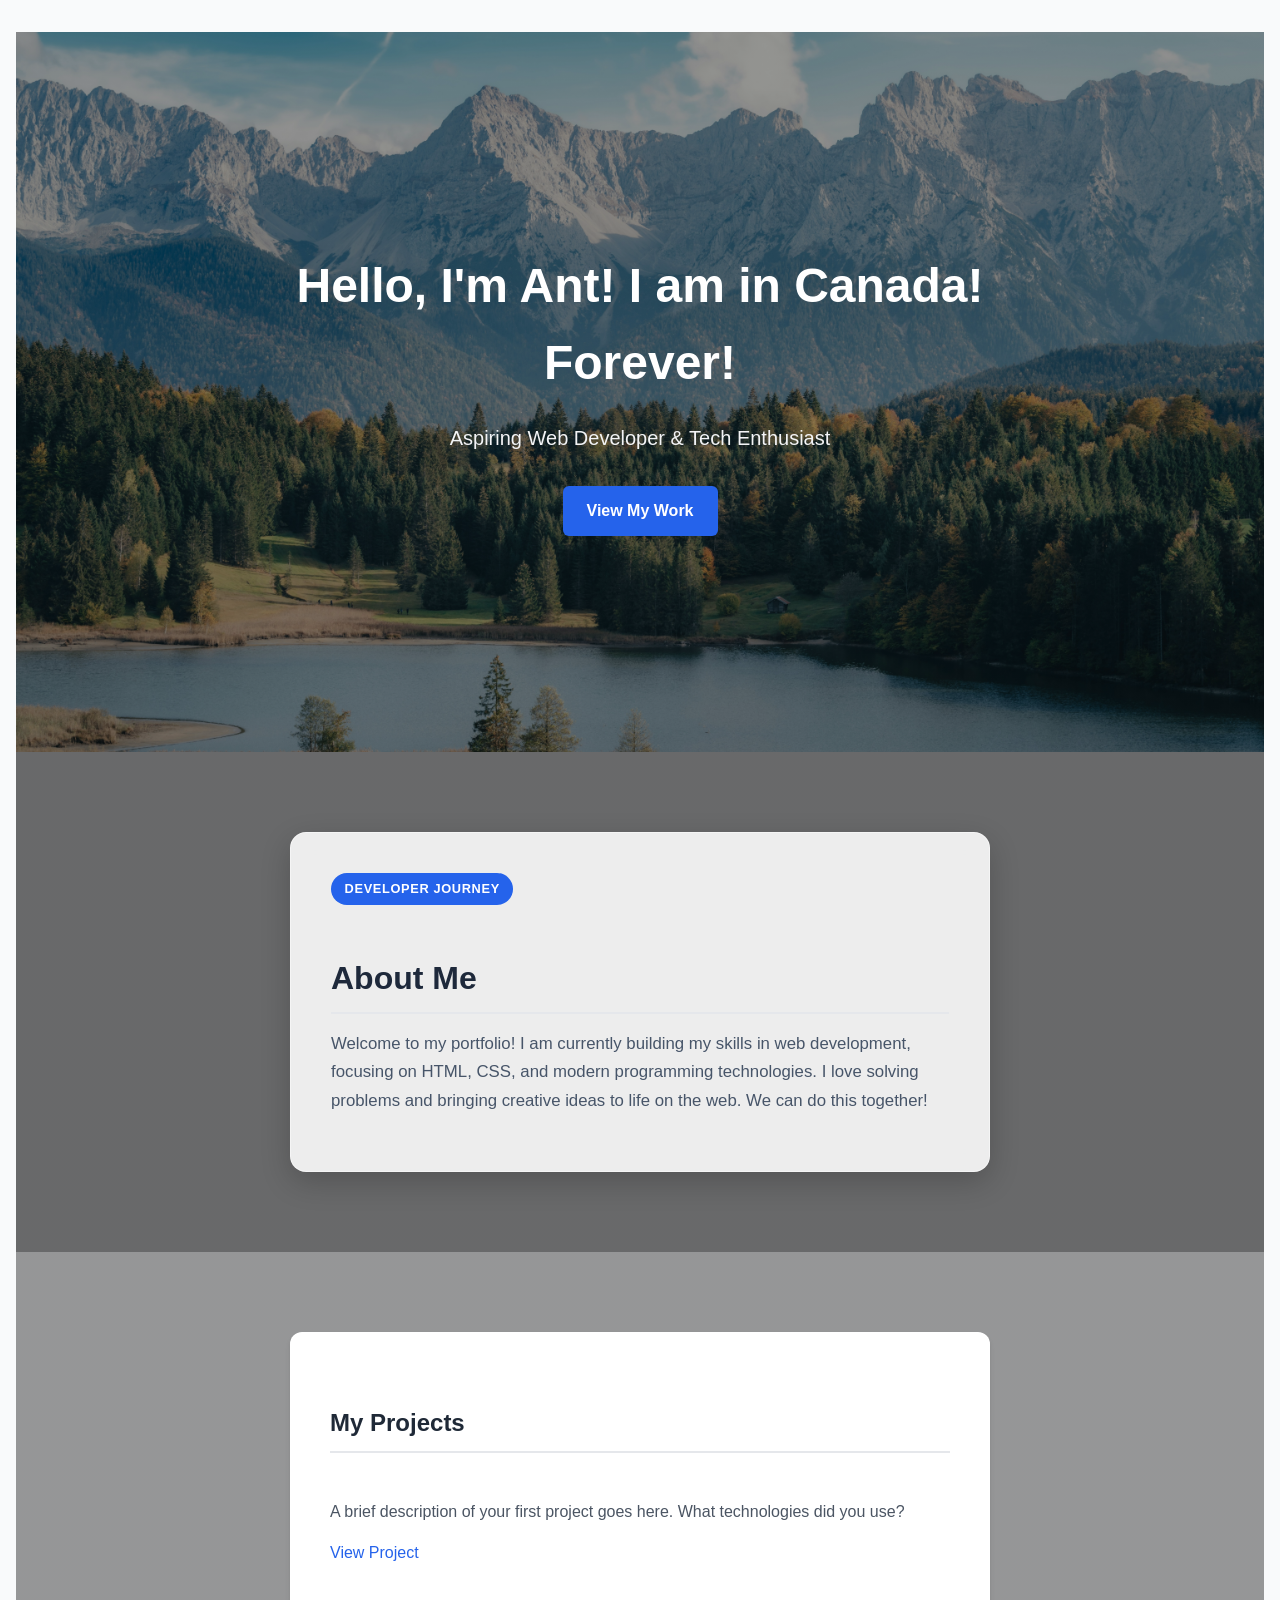
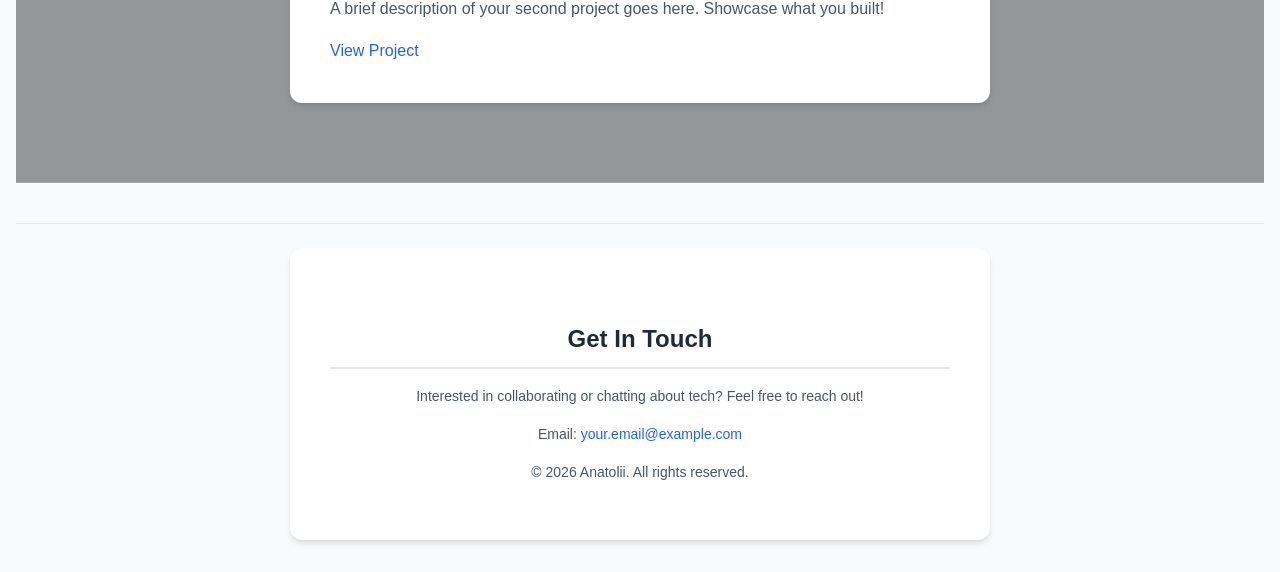
==== index.html @ 030a919c "updated My Projects section" ====
<!DOCTYPE html>
<html lang="en">
<head>
    <meta charset="UTF-8">
    <meta name="viewport" content="width=device-width, initial-scale=1.0">
    <title>My Portfolio | Web Developer</title>
    <!-- Link to your external stylesheet -->
    <link rel="stylesheet" href="style.css">
</head>
<body>

    <!-- Header / Hero Section -->
    <header class="hero">
        <div class="container">
            <h1>Hello, I'm Ant! I am in Canada! Forever!  </h1>
            <p>Aspiring Web Developer & Tech Enthusiast</p>
            <a href="#projects" class="btn">View My Work</a>
        </div>
    </header>

    <!-- About Section -->
 
 <section class="about-section">
  <div class="about-container">
    <div class="about-card">
      <span class="about-badge">Developer Journey</span>
      <h2>About Me</h2>
      <p>Welcome to my portfolio! I am currently building my skills in web development, focusing on HTML, CSS, and modern programming technologies. I love solving problems and bringing creative ideas to life on the web. We can do this together!</p>
    </div>
  </div>
</section>
    <!-- Projects Section -->
    <section id="projects" class="section ">
        <div class="container">
            <h2>My Projects</h2>
            <div class="project-grid">
                <!-- Project 1 Card -->
                <div class="project-card">
                    <h3>Project One</h3>
                    <p>A brief description of your first project goes here. What technologies did you use?</p>
                    <a href="#" class="project-link">View Project</a>
                </div>
                <!-- Project 2 Card -->
                <div class="project-card">
                    <h3>Project Two</h3>
                    <p>A brief description of your second project goes here. Showcase what you built!</p>
                    <a href="#" class="project-link">View Project</a>
                </div>
            </div>
        </div>
    </section>

    <!-- Footer / Contact Section -->
    <footer id="contact">
        <div class="container">
            <h2>Get In Touch</h2>
            <p>Interested in collaborating or chatting about tech? Feel free to reach out!</p>
            <p>Email: <a href="mailto:your.email@example.com">your.email@example.com</a></p>
            <p class="copyright">&copy; 2026 Anatolii. All rights reserved.</p>
        </div>
    </footer>

    <!-- Link to your external JavaScript file -->
    <script src="script.js"></script>
</body>
</html>
---- style.css ----
* {
  margin: 0;
  padding: 0;
  box-sizing: border-box;
}

body {
  font-family: -apple-system, BlinkMacSystemFont, "Segoe UI", Roboto, Helvetica, Arial, sans-serif;
  line-height: 1.6;
  color: #333333;
  background-color: #f9fafb;
  padding: 2rem 1rem;
}

/* --- Hero Header Section --- */
/* --- Hero Header Section --- */
header.hero {
  background: linear-gradient(rgba(0, 0, 0, 0.4), rgba(0, 0, 0, 0.4)), 
              url('images/daniel-sessler-1rNillZrlZk-unsplash.jpg') no-repeat center center/cover;
  height: 80vh;
  display: flex;
  align-items: center;
  justify-content: center;
  text-align: center;
  color: #ffffff;
  padding: 2rem;
}

/* Make the container inside the hero completely transparent with no white background */
header.hero .container {
  background-color: transparent;
  box-shadow: none;
  max-width: 700px;
  margin: 0 auto;
  padding: 0;
}

/* Hero Typography */
header.hero .container h1 {
  font-size: 3rem;
  margin-bottom: 1.25rem;
  font-weight: 700;
  color: #ffffff;
}

header.hero .container p {
  font-size: 1.25rem;
  margin-bottom: 2rem;
  color: #f3f4f6;
}

/* Hero Button */
header.hero .container .btn {
  background-color: #2563eb;
  color: white;
  padding: 0.75rem 1.5rem;
  border-radius: 0.375rem;
  text-decoration: none;
  font-weight: 600;
  display: inline-block;
  transition: background-color 0.2s;
}

header.hero .container .btn:hover {
  background-color: #1d4ed8;
  text-decoration: none;
}
/* Custom styling for the About Me card */
/* This controls the full-width section with your Canada landscape photo */
/* The section holding your background photo */
.about-section {
  /* Points to your background photo inside the images folder */
  
  background-size: cover;background-image: linear-gradient(rgba(0, 0, 0, 0.4), rgba(0, 0, 0, 0.4)), url('images/daniel-vis-5NO1-QwFSQ-unsplash.jpg');
  background-position: center;
  background-repeat: no-repeat;
  
  /* Adds breathing room and centers content */
  padding: 5rem 1rem;
  min-height: 400px;
  display: flex;
  align-items: center;
  justify-content: center;
  position: relative;
}

/* Optional dark overlay on the background photo so the card pops more */
.about-section::before {
  content: '';
  position: absolute;
  top: 0;
  left: 0;
  width: 100%;
  height: 100%;
  background: rgba(0, 0, 0, 0.3);
  z-index: 1;
}

/* Ensures content sits above the background overlay */
.about-container {
  position: relative;
  z-index: 2;
  width: 100%;
  max-width: 700px;
}

/* The card itself with frosted-glass effect */
.about-card {
  background: rgba(255, 255, 255, 0.88); /* Semi-transparent white */
  backdrop-filter: blur(10px);
  -webkit-backdrop-filter: blur(10px);
  
  padding: 2.5rem;
  border-radius: 16px;
  box-shadow: 0 10px 30px rgba(0, 0, 0, 0.2);
  border: 1px solid rgba(255, 255, 255, 0.5);
  text-align: left;
}

/* The badge styling */
.about-badge {
  display: inline-block;
  background-color: #2563eb; /* Clean professional blue */
  color: #ffffff;
  font-size: 0.8rem;
  font-weight: 600;
  text-transform: uppercase;
  letter-spacing: 0.05em;
  padding: 0.35rem 0.85rem;
  border-radius: 50px;
  margin-bottom: 1rem;
}

/* Heading & Text styling */
.about-card h2 {
  color: #1e293b;
  font-size: 2rem;
  margin-bottom: 1rem;
  font-weight: 700;
}

.about-card p {
  color: #475569;
  font-size: 1.05rem;
  line-height: 1.7;
}
#projects {
    /* Your background styling with the gradient overlay */
    background-size: cover;
    background-position: center;
    background-image: linear-gradient(rgba(0, 0, 0, 0.4), rgba(0, 0, 0, 0.4)), url('images/daniel-vis-5NO1-QwFSQ-unsplash.jpg');
    
    /* Make text white so it stands out against the dark photo overlay */
    color: white;
    padding: 5rem 0;
}

/* --- Container Layout --- */
.container {
  max-width: 700px;
  margin: 0 auto;
  background-color: #ffffff;
  padding: 2.5rem;
  border-radius: 12px;
  box-shadow: 0 4px 6px -1px rgba(0, 0, 0, 0.1), 0 2px 4px -1px rgba(0, 0, 0, 0.06);
}

/* --- Typography & Sections --- */
h1 {
  font-size: 2.5rem;
  color: #111827;
  margin-bottom: 0.5rem;
}

h2 {
  font-size: 1.5rem;
  color: #1f2937;
  margin-top: 2rem;
  margin-bottom: 1rem;
  padding-bottom: 0.5rem;
  border-bottom: 2px solid #e5e7eb;
}

p {
  margin-bottom: 1rem;
  color: #4b5563;
}

/* --- Links & Buttons --- */
a {
  color: #2563eb;
  text-decoration: none;
  font-weight: 500;
  transition: color 0.2s ease;
}

a:hover {
  color: #1d4ed8;
  text-decoration: underline;
}

/* --- Projects Section --- */
C

.project h3 {
  font-size: 1.2rem;
  color: #1f2937;
  margin-bottom: 0.5rem;
}

/* --- Footer --- */
footer {
  margin-top: 2.5rem;
  text-align: center;
  font-size: 0.875rem;
  color: #9ca3af;
  border-top: 1px solid #e5e7eb;
  padding-top: 1.5rem;
}
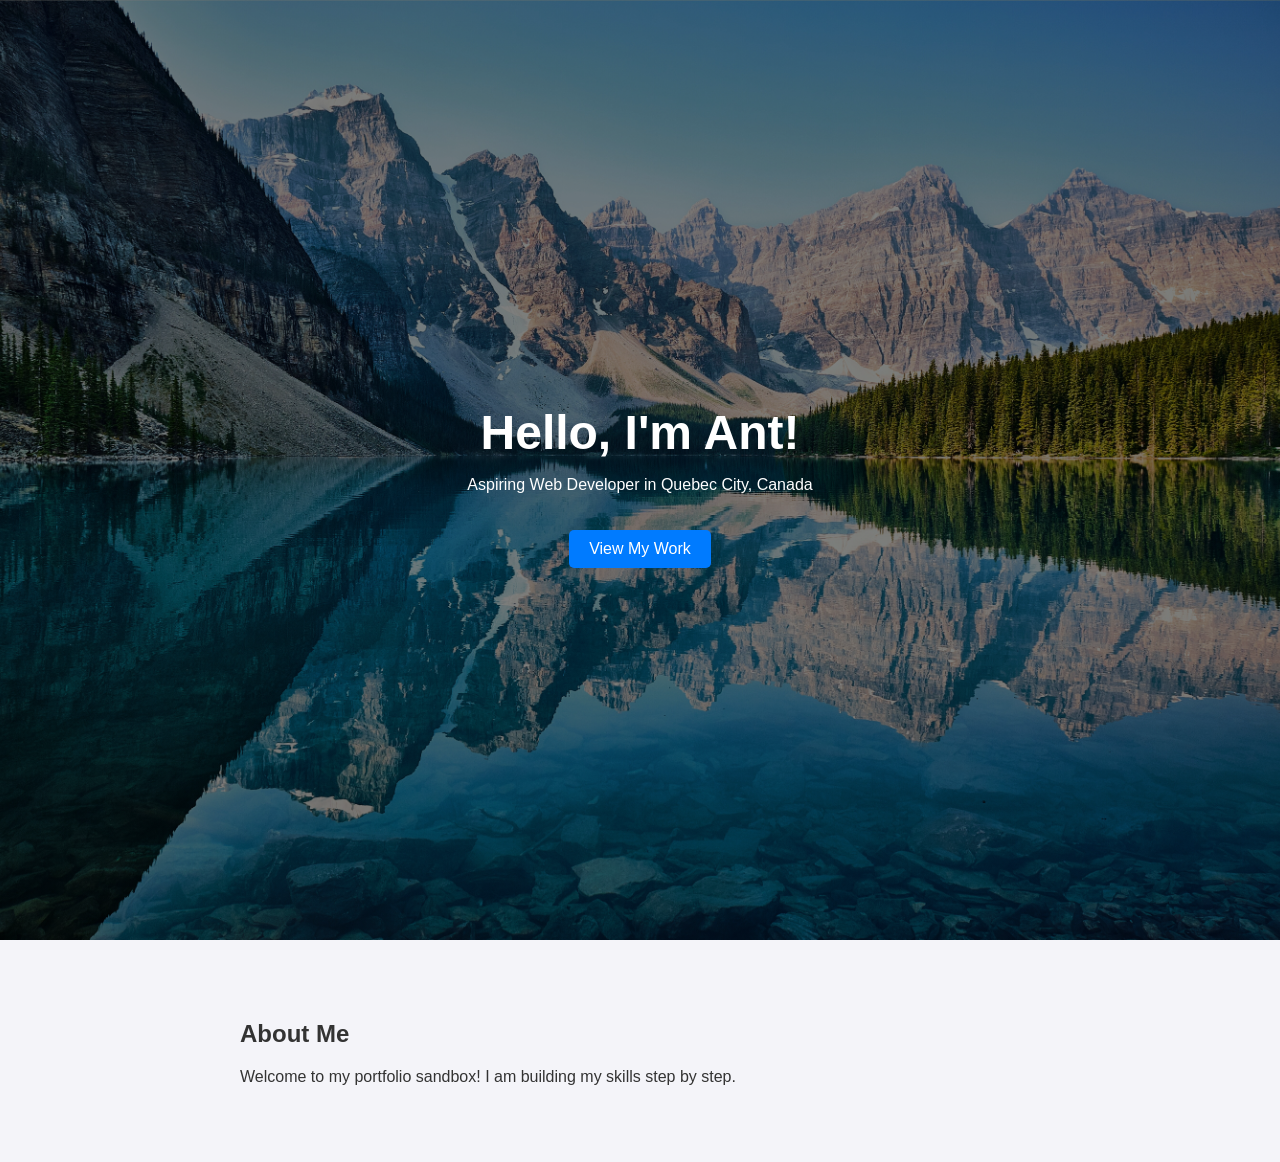
==== commit 2b163ecc: "add photo like background t hero section" ====
--- a/index.html
+++ b/index.html
@@ -3,64 +3,21 @@
 <head>
     <meta charset="UTF-8">
     <meta name="viewport" content="width=device-width, initial-scale=1.0">
-    <title>My Portfolio | Web Developer</title>
-    <!-- Link to your external stylesheet -->
+    <title>My Portfolio Sandbox</title>
     <link rel="stylesheet" href="style.css">
 </head>
 <body>
-
-    <!-- Header / Hero Section -->
     <header class="hero">
-        <div class="container">
-            <h1>Hello, I'm Ant! I am in Canada! Forever!  </h1>
-            <p>Aspiring Web Developer & Tech Enthusiast</p>
-            <a href="#projects" class="btn">View My Work</a>
+        <div class="hero-content">
+            <h1>Hello, I'm Ant!</h1>
+            <p>Aspiring Web Developer in Quebec City, Canada</p>
+            <a href="#about" class="btn">View My Work</a>
         </div>
     </header>
 
-    <!-- About Section -->
- 
- <section class="about-section">
-  <div class="about-container">
-    <div class="about-card">
-      <span class="about-badge">Developer Journey</span>
-      <h2>About Me</h2>
-      <p>Welcome to my portfolio! I am currently building my skills in web development, focusing on HTML, CSS, and modern programming technologies. I love solving problems and bringing creative ideas to life on the web. We can do this together!</p>
-    </div>
-  </div>
-</section>
-    <!-- Projects Section -->
-    <section id="projects" class="section ">
-        <div class="container">
-            <h2>My Projects</h2>
-            <div class="project-grid">
-                <!-- Project 1 Card -->
-                <div class="project-card">
-                    <h3>Project One</h3>
-                    <p>A brief description of your first project goes here. What technologies did you use?</p>
-                    <a href="#" class="project-link">View Project</a>
-                </div>
-                <!-- Project 2 Card -->
-                <div class="project-card">
-                    <h3>Project Two</h3>
-                    <p>A brief description of your second project goes here. Showcase what you built!</p>
-                    <a href="#" class="project-link">View Project</a>
-                </div>
-            </div>
-        </div>
+    <section id="about">
+        <h2>About Me</h2>
+        <p>Welcome to my portfolio sandbox! I am building my skills step by step.</p>
     </section>
-
-    <!-- Footer / Contact Section -->
-    <footer id="contact">
-        <div class="container">
-            <h2>Get In Touch</h2>
-            <p>Interested in collaborating or chatting about tech? Feel free to reach out!</p>
-            <p>Email: <a href="mailto:your.email@example.com">your.email@example.com</a></p>
-            <p class="copyright">&copy; 2026 Anatolii. All rights reserved.</p>
-        </div>
-    </footer>
-
-    <!-- Link to your external JavaScript file -->
-    <script src="script.js"></script>
 </body>
-</html>
+</html>
--- a/style.css
+++ b/style.css
@@ -1,219 +1,42 @@
-* {
-  margin: 0;
-  padding: 0;
-  box-sizing: border-box;
+body {
+    font-family: Arial, sans-serif;
+    margin: 0;
+    padding: 0;
+    background-color: #f4f4f9;
+    color: #333;
+}
+.hero {
+    min-height: 100vh;
+    display: flex;
+    flex-direction: column;
+    align-items: center;
+    justify-content: center;
+    text-align: center;
+    background: linear-gradient(rgba(0, 0, 0, 0.5), rgba(0, 0, 0, 0.5)), url('./images/john-lee-oMneOBYhJxY-unsplash.jpg') no-repeat center center/cover;
+    color: white;
+    padding: 20px;
 }
 
-body {
-  font-family: -apple-system, BlinkMacSystemFont, "Segoe UI", Roboto, Helvetica, Arial, sans-serif;
-  line-height: 1.6;
-  color: #333333;
-  background-color: #f9fafb;
-  padding: 2rem 1rem;
+.hero-content h1 {
+    font-size: 3rem;
+    margin-bottom: 10px;
 }
 
-/* --- Hero Header Section --- */
-/* --- Hero Header Section --- */
-header.hero {
-  background: linear-gradient(rgba(0, 0, 0, 0.4), rgba(0, 0, 0, 0.4)), 
-              url('images/daniel-sessler-1rNillZrlZk-unsplash.jpg') no-repeat center center/cover;
-  height: 80vh;
-  display: flex;
-  align-items: center;
-  justify-content: center;
-  text-align: center;
-  color: #ffffff;
-  padding: 2rem;
+
+
+
+.btn {
+    display: inline-block;
+    margin-top: 20px;
+    padding: 10px 20px;
+    background-color: #007bff;
+    color: white;
+    text-decoration: none;
+    border-radius: 5px;
 }
 
-/* Make the container inside the hero completely transparent with no white background */
-header.hero .container {
-  background-color: transparent;
-  box-shadow: none;
-  max-width: 700px;
-  margin: 0 auto;
-  padding: 0;
-}
-
-/* Hero Typography */
-header.hero .container h1 {
-  font-size: 3rem;
-  margin-bottom: 1.25rem;
-  font-weight: 700;
-  color: #ffffff;
-}
-
-header.hero .container p {
-  font-size: 1.25rem;
-  margin-bottom: 2rem;
-  color: #f3f4f6;
-}
-
-/* Hero Button */
-header.hero .container .btn {
-  background-color: #2563eb;
-  color: white;
-  padding: 0.75rem 1.5rem;
-  border-radius: 0.375rem;
-  text-decoration: none;
-  font-weight: 600;
-  display: inline-block;
-  transition: background-color 0.2s;
-}
-
-header.hero .container .btn:hover {
-  background-color: #1d4ed8;
-  text-decoration: none;
-}
-/* Custom styling for the About Me card */
-/* This controls the full-width section with your Canada landscape photo */
-/* The section holding your background photo */
-.about-section {
-  /* Points to your background photo inside the images folder */
-  
-  background-size: cover;background-image: linear-gradient(rgba(0, 0, 0, 0.4), rgba(0, 0, 0, 0.4)), url('images/daniel-vis-5NO1-QwFSQ-unsplash.jpg');
-  background-position: center;
-  background-repeat: no-repeat;
-  
-  /* Adds breathing room and centers content */
-  padding: 5rem 1rem;
-  min-height: 400px;
-  display: flex;
-  align-items: center;
-  justify-content: center;
-  position: relative;
-}
-
-/* Optional dark overlay on the background photo so the card pops more */
-.about-section::before {
-  content: '';
-  position: absolute;
-  top: 0;
-  left: 0;
-  width: 100%;
-  height: 100%;
-  background: rgba(0, 0, 0, 0.3);
-  z-index: 1;
-}
-
-/* Ensures content sits above the background overlay */
-.about-container {
-  position: relative;
-  z-index: 2;
-  width: 100%;
-  max-width: 700px;
-}
-
-/* The card itself with frosted-glass effect */
-.about-card {
-  background: rgba(255, 255, 255, 0.88); /* Semi-transparent white */
-  backdrop-filter: blur(10px);
-  -webkit-backdrop-filter: blur(10px);
-  
-  padding: 2.5rem;
-  border-radius: 16px;
-  box-shadow: 0 10px 30px rgba(0, 0, 0, 0.2);
-  border: 1px solid rgba(255, 255, 255, 0.5);
-  text-align: left;
-}
-
-/* The badge styling */
-.about-badge {
-  display: inline-block;
-  background-color: #2563eb; /* Clean professional blue */
-  color: #ffffff;
-  font-size: 0.8rem;
-  font-weight: 600;
-  text-transform: uppercase;
-  letter-spacing: 0.05em;
-  padding: 0.35rem 0.85rem;
-  border-radius: 50px;
-  margin-bottom: 1rem;
-}
-
-/* Heading & Text styling */
-.about-card h2 {
-  color: #1e293b;
-  font-size: 2rem;
-  margin-bottom: 1rem;
-  font-weight: 700;
-}
-
-.about-card p {
-  color: #475569;
-  font-size: 1.05rem;
-  line-height: 1.7;
-}
-#projects {
-    /* Your background styling with the gradient overlay */
-    background-size: cover;
-    background-position: center;
-    background-image: linear-gradient(rgba(0, 0, 0, 0.4), rgba(0, 0, 0, 0.4)), url('images/daniel-vis-5NO1-QwFSQ-unsplash.jpg');
-    
-    /* Make text white so it stands out against the dark photo overlay */
-    color: white;
-    padding: 5rem 0;
-}
-
-/* --- Container Layout --- */
-.container {
-  max-width: 700px;
-  margin: 0 auto;
-  background-color: #ffffff;
-  padding: 2.5rem;
-  border-radius: 12px;
-  box-shadow: 0 4px 6px -1px rgba(0, 0, 0, 0.1), 0 2px 4px -1px rgba(0, 0, 0, 0.06);
-}
-
-/* --- Typography & Sections --- */
-h1 {
-  font-size: 2.5rem;
-  color: #111827;
-  margin-bottom: 0.5rem;
-}
-
-h2 {
-  font-size: 1.5rem;
-  color: #1f2937;
-  margin-top: 2rem;
-  margin-bottom: 1rem;
-  padding-bottom: 0.5rem;
-  border-bottom: 2px solid #e5e7eb;
-}
-
-p {
-  margin-bottom: 1rem;
-  color: #4b5563;
-}
-
-/* --- Links & Buttons --- */
-a {
-  color: #2563eb;
-  text-decoration: none;
-  font-weight: 500;
-  transition: color 0.2s ease;
-}
-
-a:hover {
-  color: #1d4ed8;
-  text-decoration: underline;
-}
-
-/* --- Projects Section --- */
-C
-
-.project h3 {
-  font-size: 1.2rem;
-  color: #1f2937;
-  margin-bottom: 0.5rem;
-}
-
-/* --- Footer --- */
-footer {
-  margin-top: 2.5rem;
-  text-align: center;
-  font-size: 0.875rem;
-  color: #9ca3af;
-  border-top: 1px solid #e5e7eb;
-  padding-top: 1.5rem;
+section {
+    padding: 60px 20px;
+    max-width: 800px;
+    margin: auto;
 }
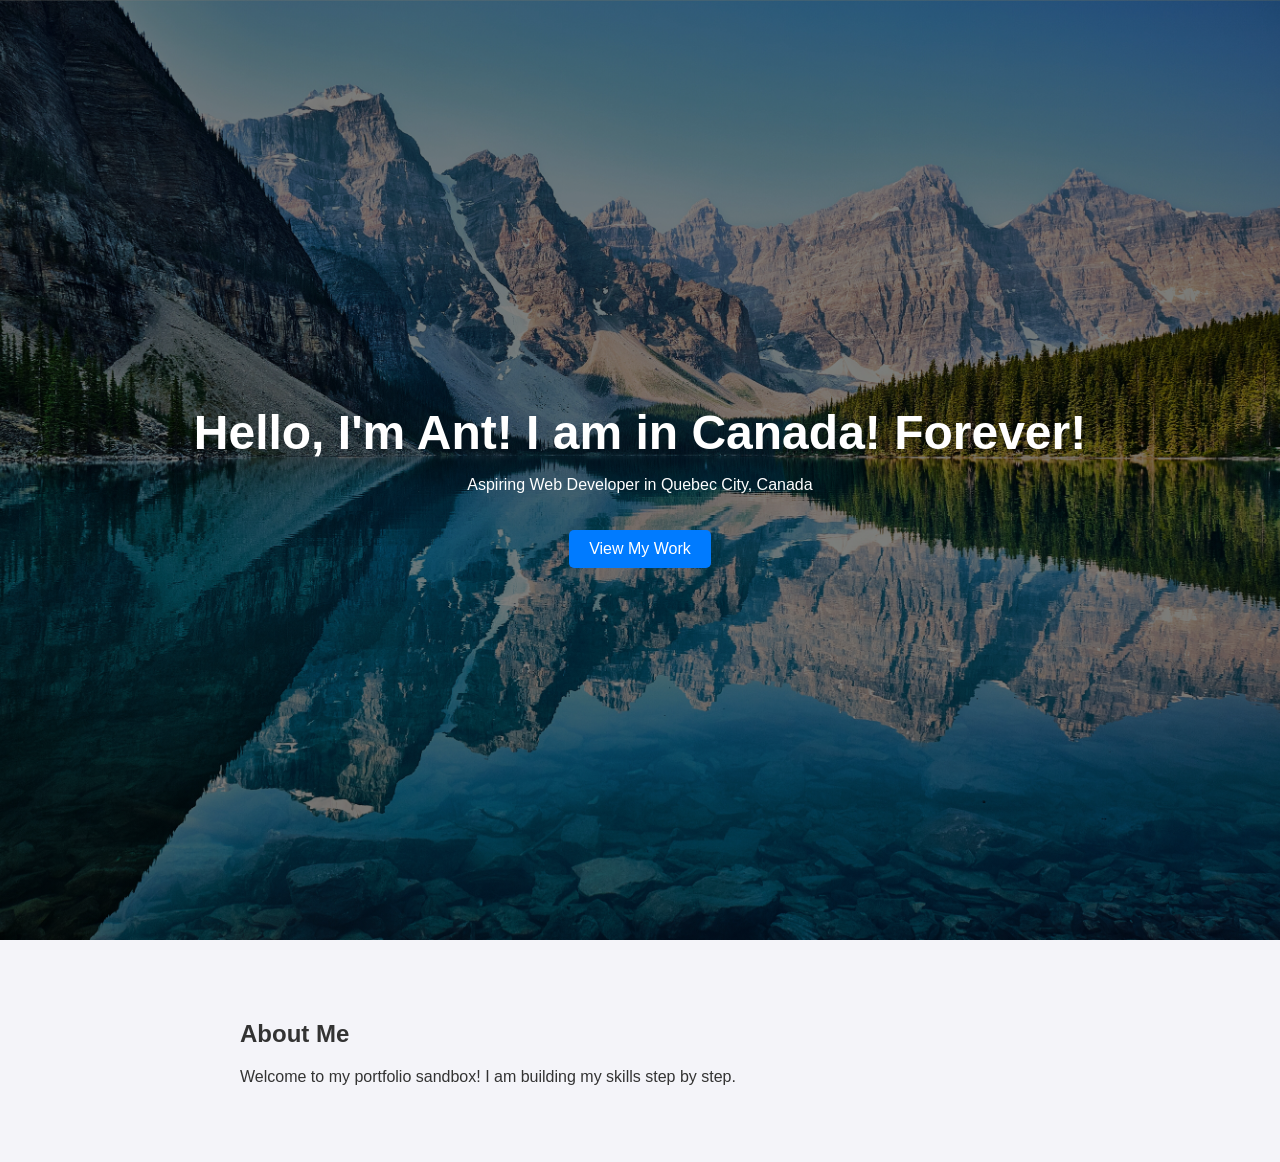
==== commit 67f1237e: "text change in hero" ====
--- a/index.html
+++ b/index.html
@@ -9,7 +9,7 @@
 <body>
     <header class="hero">
         <div class="hero-content">
-            <h1>Hello, I'm Ant!</h1>
+            <h1>Hello, I'm Ant! I am in Canada! Forever!</h1>
             <p>Aspiring Web Developer in Quebec City, Canada</p>
             <a href="#about" class="btn">View My Work</a>
         </div>
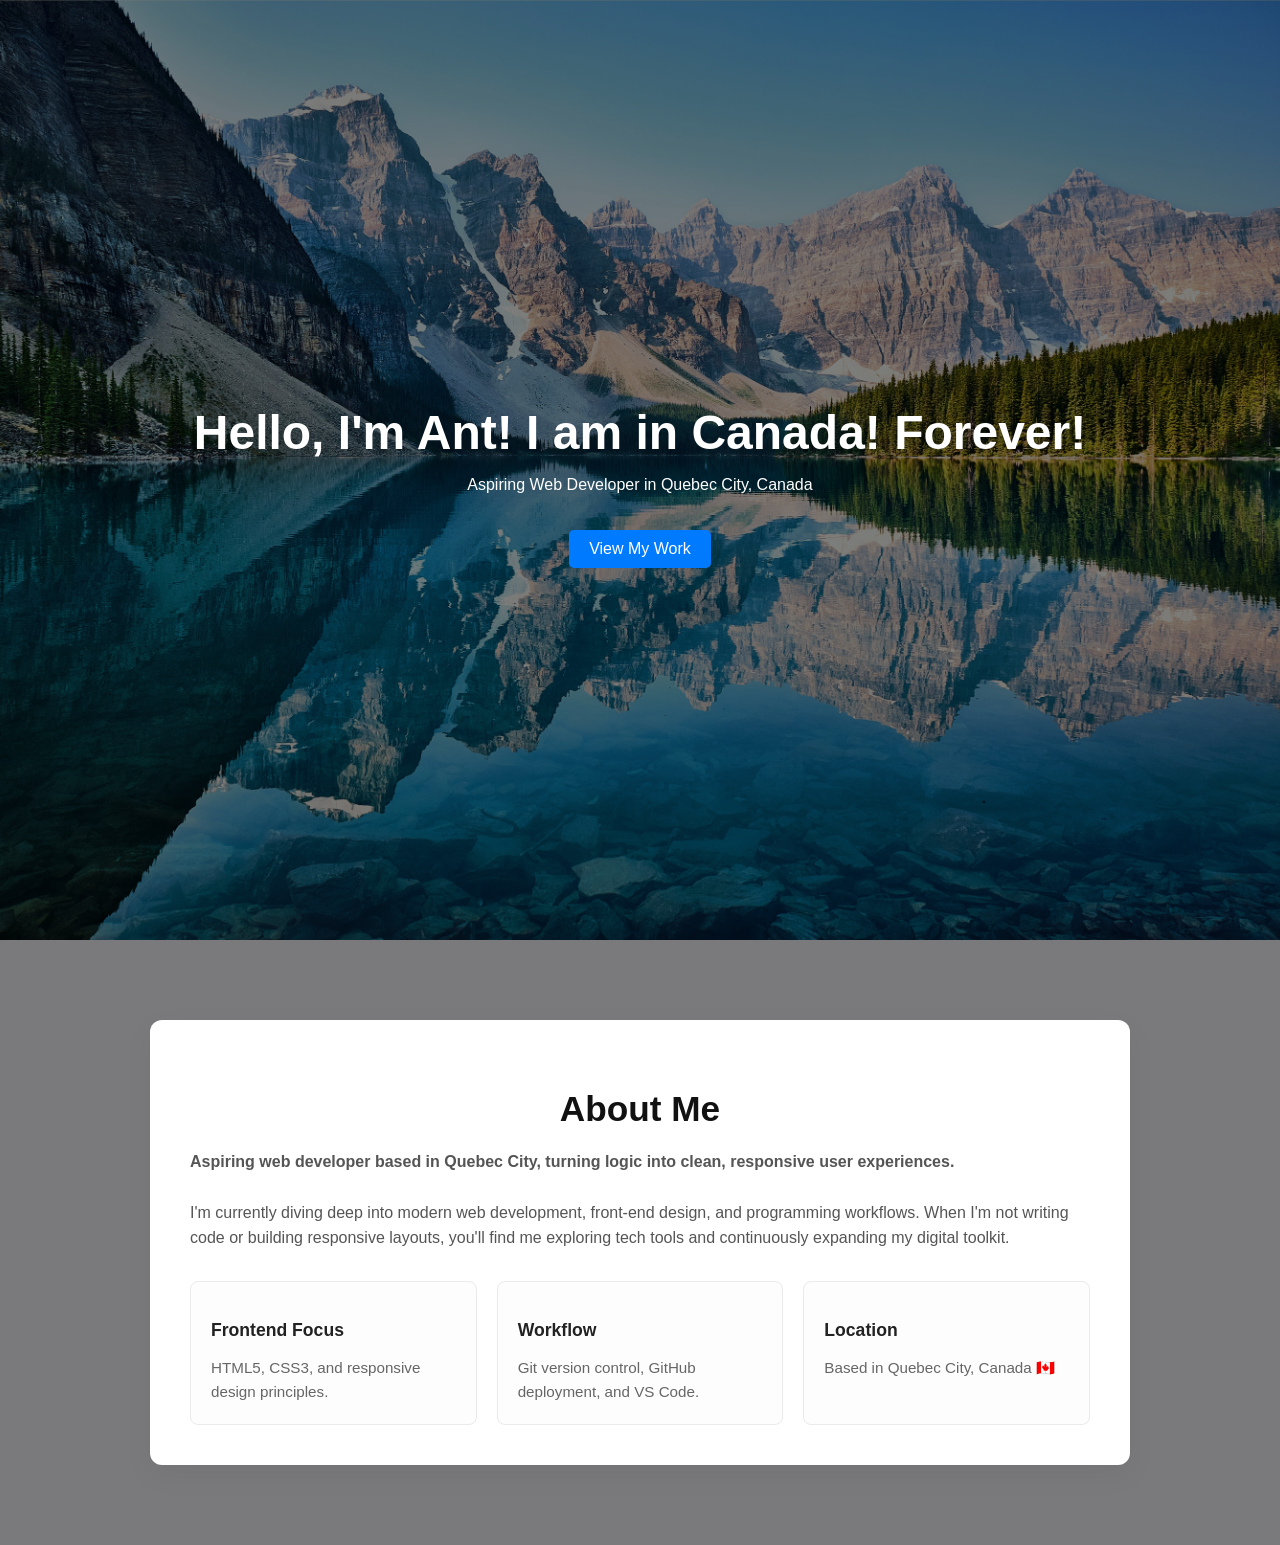
==== commit bd4037fb: "last changes in about section" ====
--- a/index.html
+++ b/index.html
@@ -15,9 +15,27 @@
         </div>
     </header>
 
-    <section id="about">
+    <section id="about" class="about-section">
+    <div class="about-container">
         <h2>About Me</h2>
-        <p>Welcome to my portfolio sandbox! I am building my skills step by step.</p>
-    </section>
+        <p class="about-lead">Aspiring web developer based in Quebec City, turning logic into clean, responsive user experiences.</p>
+        <p>I'm currently diving deep into modern web development, front-end design, and programming workflows. When I'm not writing code or building responsive layouts, you'll find me exploring tech tools and continuously expanding my digital toolkit.</p>
+        
+        <div class="about-highlights">
+            <div class="highlight-card">
+                <h3>Frontend Focus</h3>
+                <p>HTML5, CSS3, and responsive design principles.</p>
+            </div>
+            <div class="highlight-card">
+                <h3>Workflow</h3>
+                <p>Git version control, GitHub deployment, and VS Code.</p>
+            </div>
+            <div class="highlight-card">
+                <h3>Location</h3>
+                <p>Based in Quebec City, Canada 🇨🇦</p>
+            </div>
+        </div>
+    </div>
+</section>
 </body>
 </html>
--- a/style.css
+++ b/style.css
@@ -35,8 +35,73 @@
     border-radius: 5px;
 }
 
-section {
-    padding: 60px 20px;
-    max-width: 800px;
-    margin: auto;
+.about-section {
+    padding: 80px 20px;
+    /* Replace background-color with your background image and overlay */
+    background:  linear-gradient(rgba(0, 0, 0, 0.5), rgba(0, 0, 0, 0.5)), url('') no-repeat center center/cover;
+    color: #333;
+    display: flex;
+    justify-content: center;
+}
+
+.about-container {
+    max-width: 900px;
+    background: #ffffff;
+    padding: 40px;
+    border-radius: 12px;
+    box-shadow: 0 10px 30px rgba(0, 0, 0, 0.05);
+}
+
+.about-container h2 {
+    font-size: 2.2rem;
+    margin-bottom: 20px;
+    color: #111;
+    text-align: center;
+}
+
+.about-lead {
+    font-size: 1.2rem;
+    font-weight: 650;
+    color: #0066cc;
+    margin-bottom: 15px;
+    line-height: 1.5;
+}
+
+.about-container p {
+    font-size: 1rem;
+    line-height: 1.6;
+    color: #555;
+    margin-bottom: 25px;
+}
+
+.about-highlights {
+    display: grid;
+    grid-template-columns: repeat(auto-fit, minmax(240px, 1fr));
+    gap: 20px;
+    margin-top: 30px;
+}
+
+.highlight-card {
+    background: #fdfdfd;
+    border: 1px solid #eaeaea;
+    padding: 20px;
+    border-radius: 8px;
+    transition: transform 0.2s ease, box-shadow 0.2s ease;
+}
+
+.highlight-card:hover {
+    transform: translateY(-3px);
+    box-shadow: 0 6px 15px rgba(0, 0, 0, 0.08);
+}
+
+.highlight-card h3 {
+    font-size: 1.1rem;
+    margin-bottom: 8px;
+    color: #222;
+}
+
+.highlight-card p {
+    font-size: 0.95rem;
+    margin-bottom: 0;
+    color: #666;
 }
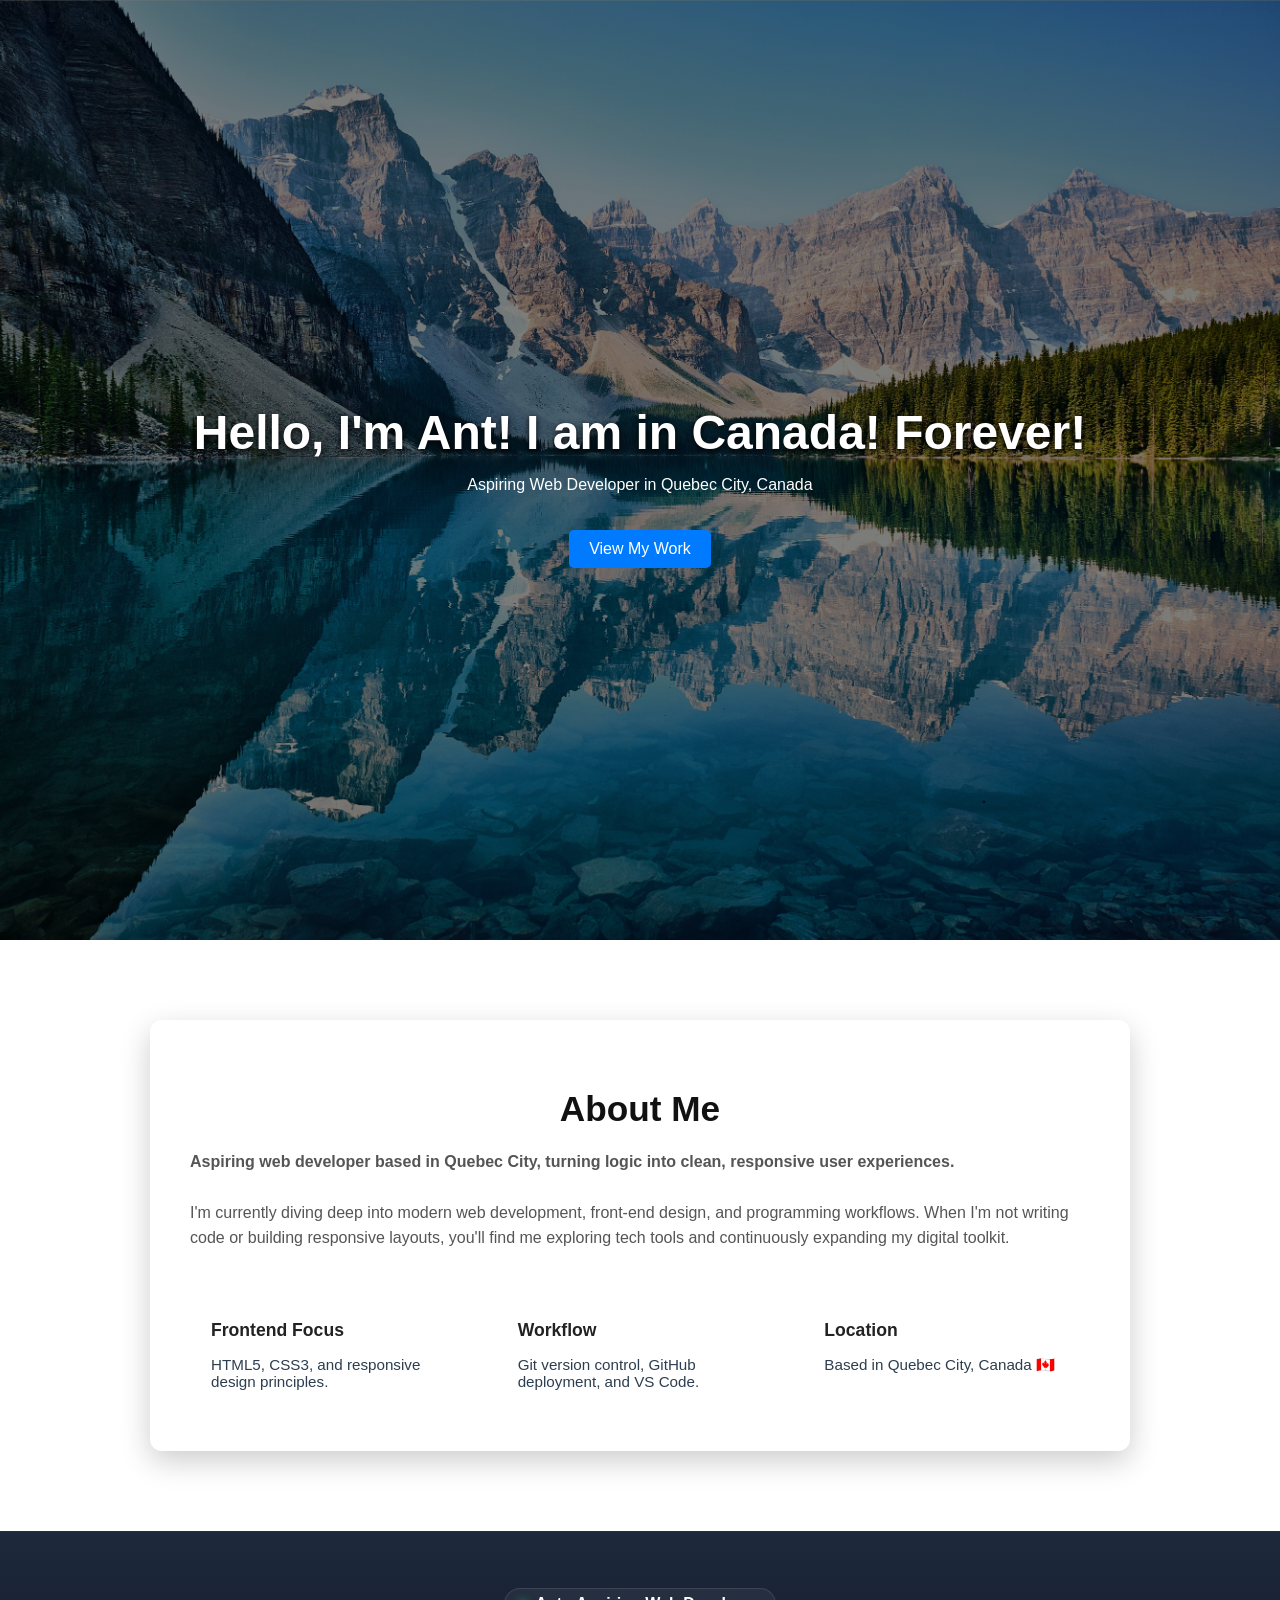
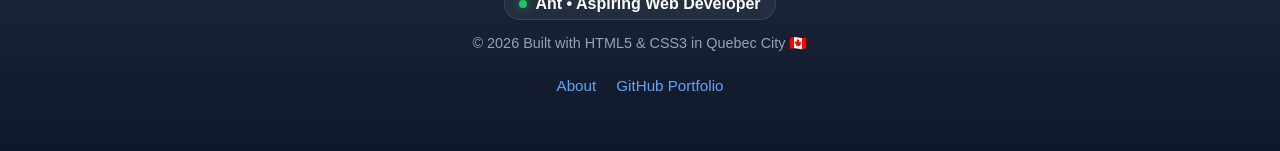
==== commit 803a23c5: "add footer" ====
--- a/index.html
+++ b/index.html
@@ -36,6 +36,19 @@
             </div>
         </div>
     </div>
-</section>
+  </section>
+  <footer class="site-footer">
+    <div class="footer-container">
+        <div class="footer-brand">
+            <span class="status-dot"></span>
+            <span>Ant • Aspiring Web Developer</span>
+        </div>
+        <p>&copy; 2026 Built with HTML5 & CSS3 in Quebec City 🇨🇦</p>
+        <ul class="footer-links">
+            <li><a href="#about">About</a></li>
+            <li><a href="https://github.com/ivanovfree2020-dotcom" target="_blank" rel="noopener">GitHub Portfolio</a></li>
+        </ul>
+    </div>
+</footer>
 </body>
 </html>
--- a/style.css
+++ b/style.css
@@ -5,6 +5,10 @@
     background-color: #f4f4f9;
     color: #333;
 }
+/* ==========================================
+   Hero Section Styles
+   ========================================== */
+
 .hero {
     min-height: 100vh;
     display: flex;
@@ -20,10 +24,9 @@
 .hero-content h1 {
     font-size: 3rem;
     margin-bottom: 10px;
+    color: #ffffff;
+    text-shadow: 0 2px 6px rgba(0, 0, 0, 0.9);
 }
-
-
-
 
 .btn {
     display: inline-block;
@@ -33,23 +36,35 @@
     color: white;
     text-decoration: none;
     border-radius: 5px;
+    transition: background-color 0.2s ease;
 }
 
+.btn:hover {
+    background-color: #0056b3;
+}
+/* ==========================================
+   About Section Styles
+   ========================================== */
+
 .about-section {
-    padding: 80px 20px;
-    /* Replace background-color with your background image and overlay */
-    background:  linear-gradient(rgba(0, 0, 0, 0.5), rgba(0, 0, 0, 0.5)), url('') no-repeat center center/cover;
-    color: #333;
+    background-color: #ffffff;
+    padding: 5rem 1rem;
+    min-height: 400px;
     display: flex;
+    align-items: center;
     justify-content: center;
+    position: relative;
 }
 
 .about-container {
     max-width: 900px;
-    background: #ffffff;
+    width: 100%;
+    margin: 0 auto;
+    background: rgba(255, 255, 255, 0.25);
     padding: 40px;
     border-radius: 12px;
-    box-shadow: 0 10px 30px rgba(0, 0, 0, 0.05);
+    box-shadow: 0 10px 30px rgba(0, 0, 0, 0.2);
+    backdrop-filter: blur(8px);
 }
 
 .about-container h2 {
@@ -61,19 +76,20 @@
 
 .about-lead {
     font-size: 1.2rem;
-    font-weight: 650;
+    font-weight: 600;
     color: #0066cc;
     margin-bottom: 15px;
     line-height: 1.5;
 }
 
-.about-container p {
+.about-container > p {
     font-size: 1rem;
     line-height: 1.6;
     color: #555;
     margin-bottom: 25px;
 }
 
+/* Highlights Grid */
 .about-highlights {
     display: grid;
     grid-template-columns: repeat(auto-fit, minmax(240px, 1fr));
@@ -82,8 +98,8 @@
 }
 
 .highlight-card {
-    background: #fdfdfd;
-    border: 1px solid #eaeaea;
+    background: rgba(255, 255, 255, 0.85);
+    border: 1px solid rgba(255, 255, 255, 0.4);
     padding: 20px;
     border-radius: 8px;
     transition: transform 0.2s ease, box-shadow 0.2s ease;
@@ -103,5 +119,75 @@
 .highlight-card p {
     font-size: 0.95rem;
     margin-bottom: 0;
-    color: #666;
-}+    color: #2c3e50 !important;
+}
+
+
+/* ==========================================
+   Footer Styles (Option 2 - Tech Badge)
+   ========================================== */
+
+.site-footer {
+    background: linear-gradient(to bottom, #1e293b, #0f172a);
+    color: #cbd5e1;
+    padding: 3.5rem 1rem;
+    text-align: center;
+    border-top: 1px solid rgba(255, 255, 255, 0.1);
+}
+
+.footer-container {
+    max-width: 800px;
+    margin: 0 auto;
+    display: flex;
+    flex-direction: column;
+    align-items: center;
+    gap: 15px;
+}
+
+.footer-brand {
+    display: inline-flex;
+    align-items: center;
+    gap: 8px;
+    font-size: 1rem;
+    font-weight: 600;
+    color: #ffffff;
+    background: rgba(255, 255, 255, 0.05);
+    padding: 6px 14px;
+    border-radius: 20px;
+    border: 1px solid rgba(255, 255, 255, 0.1);
+}
+
+.status-dot {
+    width: 8px;
+    height: 8px;
+    background-color: #22c55e;
+    border-radius: 50%;
+    box-shadow: 0 0 8px rgba(34, 197, 94, 0.6);
+}
+
+.site-footer p {
+    font-size: 0.9rem;
+    color: #94a3b8;
+    margin: 0;
+}
+
+.footer-links {
+    list-style: none;
+    padding: 0;
+    margin: 10px 0 0 0;
+    display: flex;
+    gap: 20px;
+}
+
+.footer-links a {
+    color: #60a5fa;
+    text-decoration: none;
+    font-size: 0.95rem;
+    transition: opacity 0.2s ease;
+}
+
+.footer-links a:hover {
+    opacity: 0.8;
+    text-decoration: underline;
+}
+
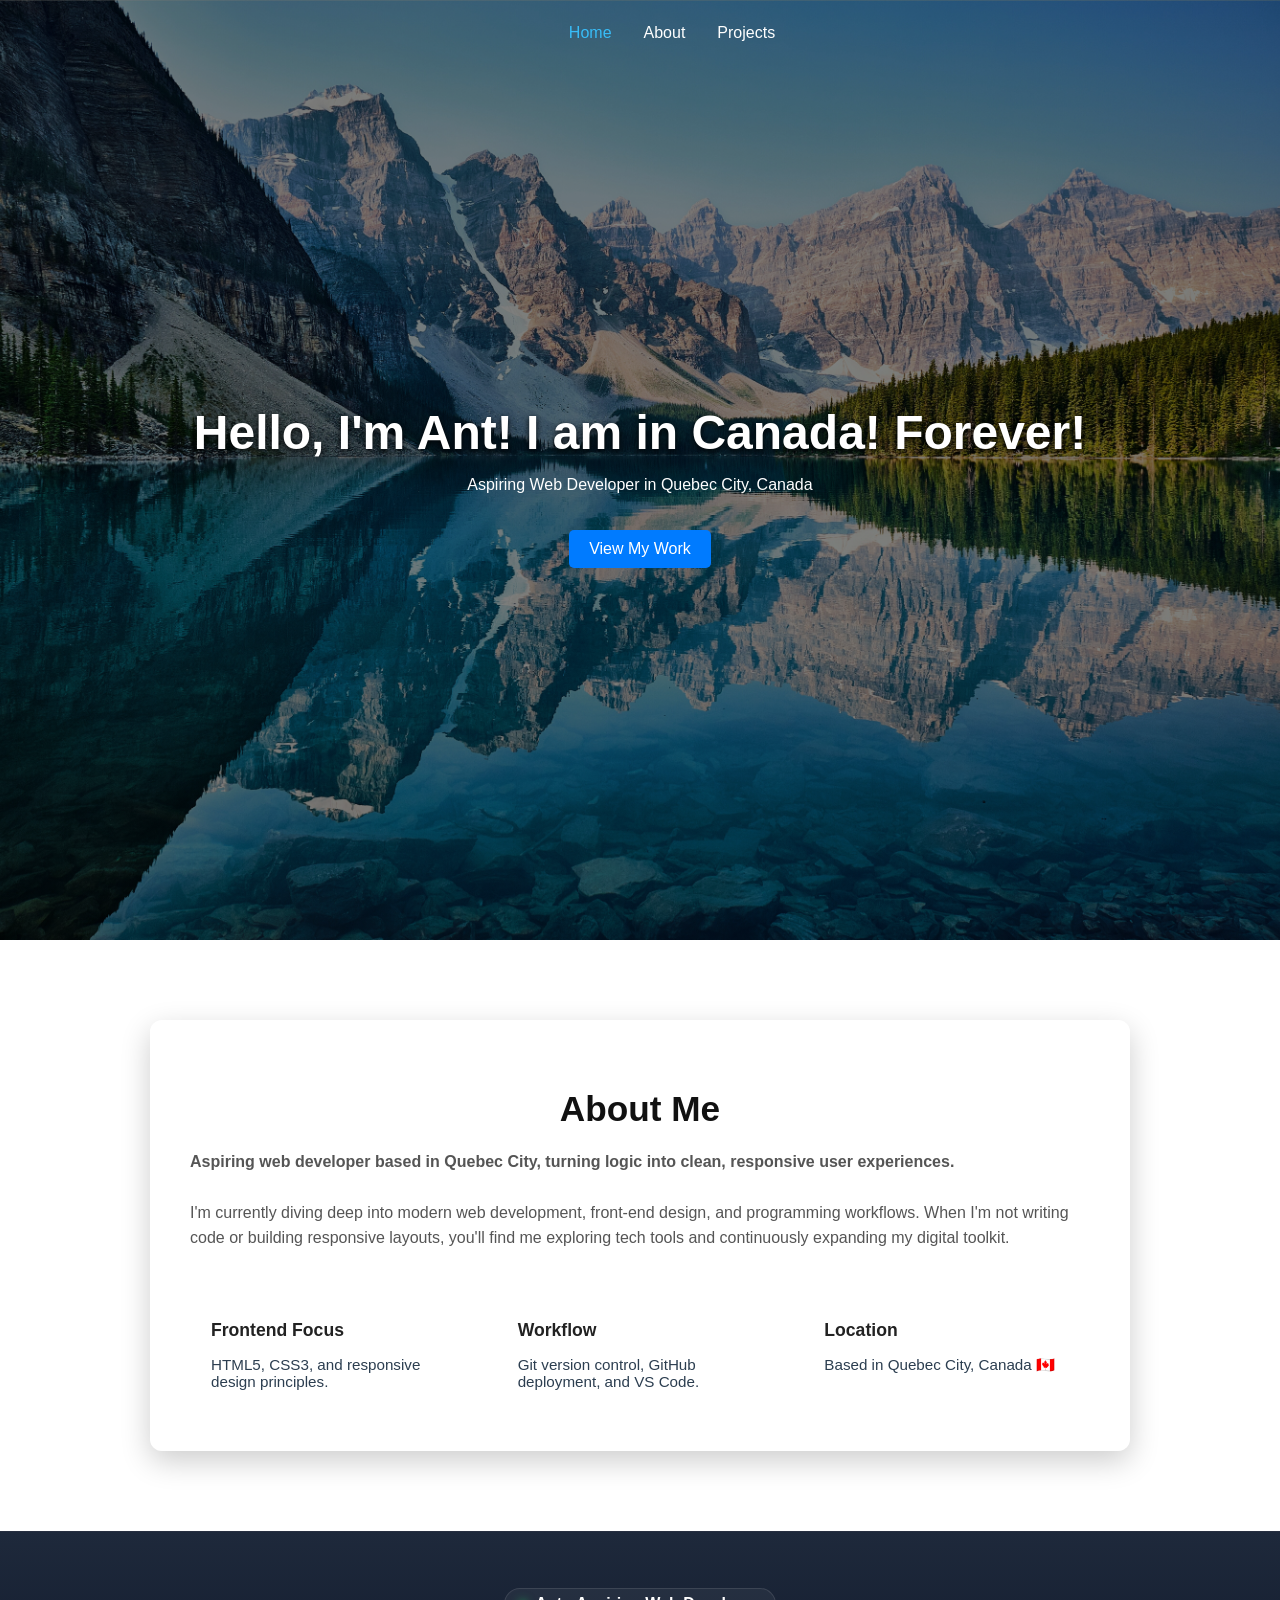
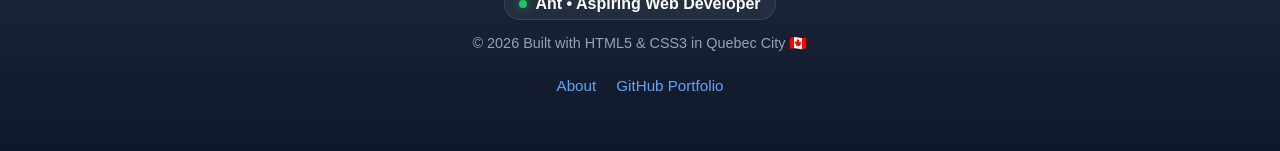
==== commit 6d384353: "add navbar" ====
--- a/index.html
+++ b/index.html
@@ -8,6 +8,13 @@
 </head>
 <body>
     <header class="hero">
+        <nav class="navbar">
+    <ul class="nav-links">
+      <li><a href="index.html" class="active">Home</a></li>
+      <li><a href="#about">About</a></li>
+      <li><a href="#projects">Projects</a></li>
+    </ul>
+  </nav>
         <div class="hero-content">
             <h1>Hello, I'm Ant! I am in Canada! Forever!</h1>
             <p>Aspiring Web Developer in Quebec City, Canada</p>
--- a/style.css
+++ b/style.css
@@ -10,6 +10,7 @@
    ========================================== */
 
 .hero {
+    position: relative;
     min-height: 100vh;
     display: flex;
     flex-direction: column;
@@ -19,6 +20,39 @@
     background: linear-gradient(rgba(0, 0, 0, 0.5), rgba(0, 0, 0, 0.5)), url('./images/john-lee-oMneOBYhJxY-unsplash.jpg') no-repeat center center/cover;
     color: white;
     padding: 20px;
+}
+.navbar {
+  position: absolute;
+  top: 0;
+  left: 0;
+  width: 100%;
+  display: flex;
+  justify-content: center;
+  align-items: center;
+  padding: 1.5rem 2rem;
+  z-index: 10; /* Keeps it layered above your hero background */
+}
+
+
+
+.nav-links {
+  list-style: none;
+  display: flex;
+  gap: 2rem;
+  margin: 0;
+  padding: 0;
+}
+
+.nav-links a {
+  color: #ffffff;
+  text-decoration: none;
+  font-weight: 500;
+  transition: color 0.3s ease;
+}
+
+.nav-links a:hover,
+.nav-links a.active {
+  color: #38bdf8;
 }
 
 .hero-content h1 {
